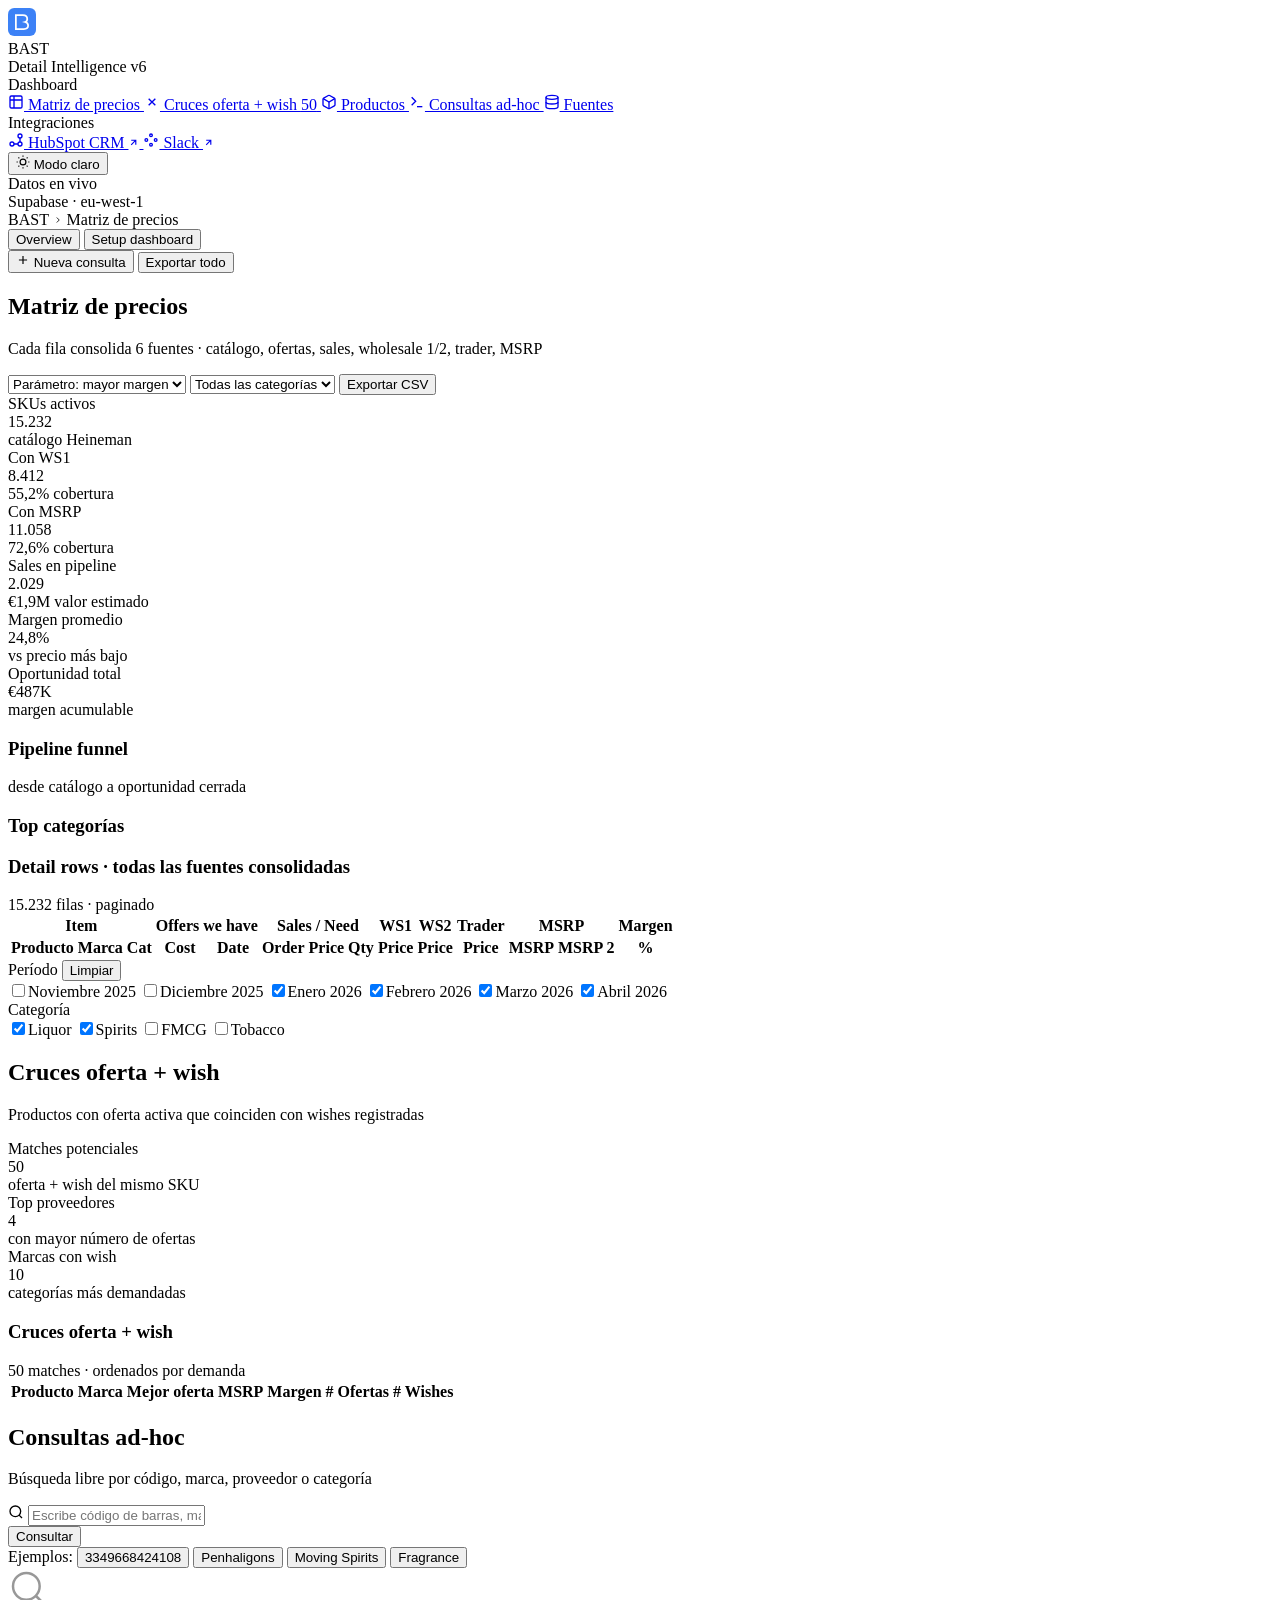
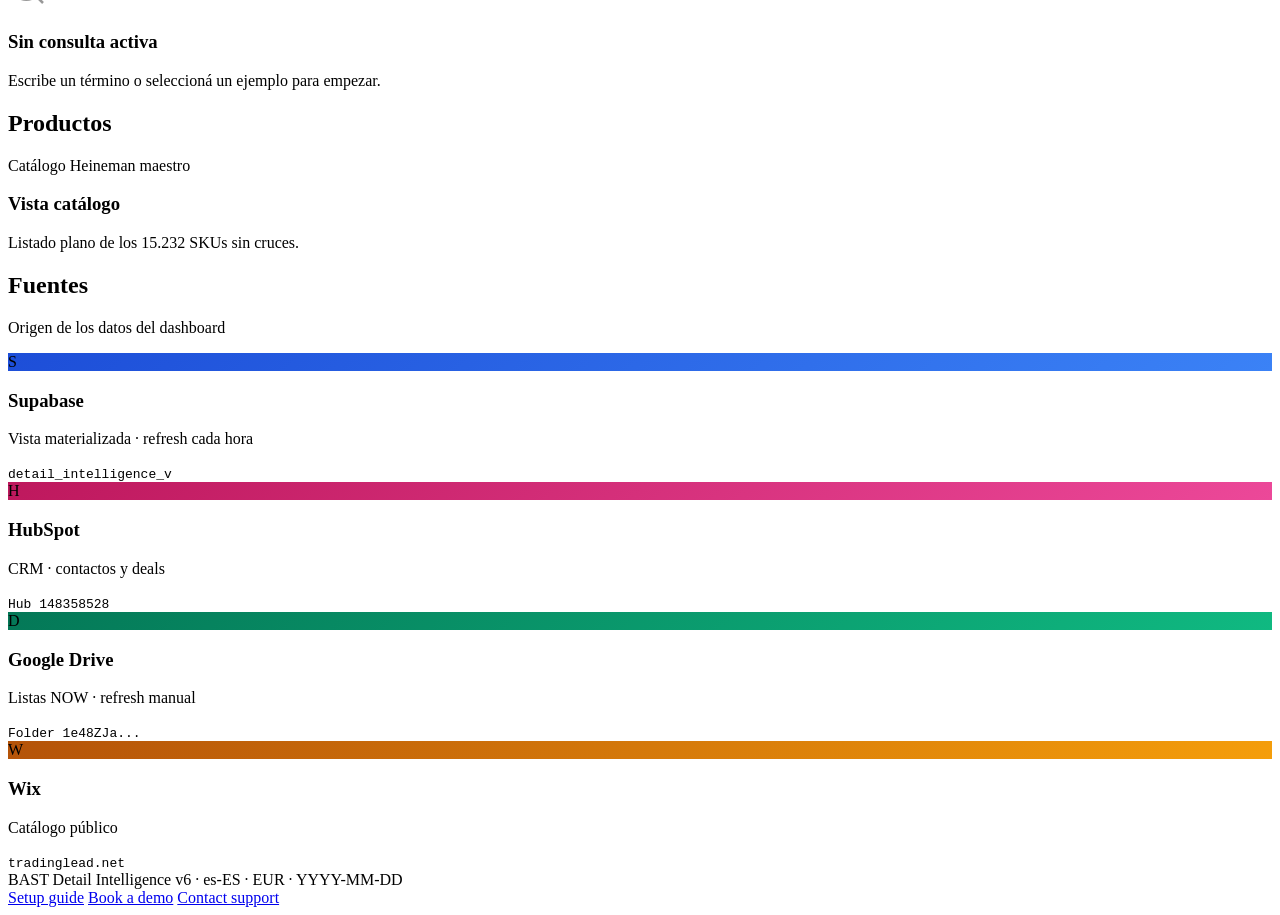
==== v6_merge/index.html @ 61db4e06 "Initial commit: BAST Detail Intelligence dashboard + Retool pack + v6 merge mockup - dashboard/: ful" ====
<!DOCTYPE html>
<html lang="es">
<head>
<meta charset="UTF-8">
<meta name="viewport" content="width=device-width, initial-scale=1.0">
<title>BAST · Detail Intelligence v6 — Merge Pipedrive + NOWs</title>
<link rel="preconnect" href="https://fonts.googleapis.com">
<link rel="preconnect" href="https://fonts.gstatic.com" crossorigin>
<link href="https://fonts.googleapis.com/css2?family=Inter:wght@400;500;600;700&family=JetBrains+Mono:wght@400;500;600&display=swap" rel="stylesheet">
<link rel="stylesheet" href="styles.css">
</head>
<body data-theme="dark">

<aside class="sidebar">
  <div class="logo">
    <svg width="28" height="28" viewBox="0 0 32 32" fill="none">
      <rect width="32" height="32" rx="7" fill="url(#g1)"/>
      <path d="M9 8h8c3 0 5 2 5 4.5 0 1.8-1 3-2.5 3.5C21.5 16.5 23 18 23 20c0 2.5-2 4-5 4H9V8z" stroke="white" stroke-width="2" fill="none"/>
      <defs><linearGradient id="g1" x1="0" y1="0" x2="32" y2="32"><stop stop-color="#3B82F6"/><stop offset="1" stop-color="#8B5CF6"/></linearGradient></defs>
    </svg>
    <div>
      <div class="logo-title">BAST</div>
      <div class="logo-sub">Detail Intelligence v6</div>
    </div>
  </div>

  <nav>
    <div class="nav-section">Dashboard</div>
    <a href="#detail" class="nav-item active" data-view="detail">
      <svg width="16" height="16" viewBox="0 0 24 24" fill="none" stroke="currentColor" stroke-width="2"><rect x="3" y="3" width="18" height="18" rx="2"/><path d="M3 9h18M9 3v18"/></svg>
      Matriz de precios
    </a>
    <a href="#cruces" class="nav-item" data-view="cruces">
      <svg width="16" height="16" viewBox="0 0 24 24" fill="none" stroke="currentColor" stroke-width="2"><path d="M7 7l10 10M17 7L7 17"/></svg>
      Cruces oferta + wish
      <span class="badge badge-new">50</span>
    </a>
    <a href="#productos" class="nav-item" data-view="productos">
      <svg width="16" height="16" viewBox="0 0 24 24" fill="none" stroke="currentColor" stroke-width="2"><path d="M21 16V8a2 2 0 00-1-1.73l-7-4a2 2 0 00-2 0l-7 4A2 2 0 003 8v8a2 2 0 001 1.73l7 4a2 2 0 002 0l7-4A2 2 0 0021 16z"/><polyline points="3.27 6.96 12 12.01 20.73 6.96"/><line x1="12" y1="22.08" x2="12" y2="12"/></svg>
      Productos
    </a>
    <a href="#consultas" class="nav-item" data-view="consultas">
      <svg width="16" height="16" viewBox="0 0 24 24" fill="none" stroke="currentColor" stroke-width="2"><polyline points="4 17 10 11 4 5"/><line x1="12" y1="19" x2="20" y2="19"/></svg>
      Consultas ad-hoc
    </a>
    <a href="#fuentes" class="nav-item" data-view="fuentes">
      <svg width="16" height="16" viewBox="0 0 24 24" fill="none" stroke="currentColor" stroke-width="2"><ellipse cx="12" cy="5" rx="9" ry="3"/><path d="M3 5v14c0 1.7 4 3 9 3s9-1.3 9-3V5"/><path d="M3 12c0 1.7 4 3 9 3s9-1.3 9-3"/></svg>
      Fuentes
    </a>

    <div class="nav-section">Integraciones</div>
    <a href="https://app.hubspot.com/contacts/148358528/" target="_blank" class="nav-item nav-ext">
      <svg width="16" height="16" viewBox="0 0 24 24" fill="none" stroke="currentColor" stroke-width="2"><circle cx="18" cy="6" r="3"/><circle cx="6" cy="18" r="3"/><circle cx="18" cy="18" r="3"/><path d="M9 18h6M18 9v6"/></svg>
      HubSpot CRM
      <svg class="ext-icon" width="11" height="11" viewBox="0 0 24 24" fill="none" stroke="currentColor" stroke-width="2.5"><path d="M7 17L17 7M7 7h10v10"/></svg>
    </a>
    <a href="https://app.slack.com/client/T0B05EVQ19A/C0B08DKCUBU" target="_blank" class="nav-item nav-ext">
      <svg width="16" height="16" viewBox="0 0 24 24" fill="none" stroke="currentColor" stroke-width="2"><rect x="3" y="10" width="4" height="4" rx="2"/><rect x="10" y="3" width="4" height="4" rx="2"/><rect x="17" y="10" width="4" height="4" rx="2"/><rect x="10" y="17" width="4" height="4" rx="2"/></svg>
      Slack
      <svg class="ext-icon" width="11" height="11" viewBox="0 0 24 24" fill="none" stroke="currentColor" stroke-width="2.5"><path d="M7 17L17 7M7 7h10v10"/></svg>
    </a>
  </nav>

  <div class="sidebar-footer">
    <button class="theme-toggle" id="themeToggle">
      <svg width="14" height="14" viewBox="0 0 24 24" fill="none" stroke="currentColor" stroke-width="2"><circle cx="12" cy="12" r="5"/><path d="M12 1v2M12 21v2M4.22 4.22l1.42 1.42M18.36 18.36l1.42 1.42M1 12h2M21 12h2M4.22 19.78l1.42-1.42M18.36 5.64l1.42-1.42"/></svg>
      <span id="themeLabel">Modo claro</span>
    </button>
    <div class="data-source">
      <div class="data-source-dot"></div>
      <div>
        <div class="data-source-label">Datos en vivo</div>
        <div class="data-source-meta">Supabase · eu-west-1</div>
      </div>
    </div>
  </div>
</aside>

<main class="main">
  <header class="topbar">
    <div class="breadcrumb">
      <span class="crumb-muted">BAST</span>
      <svg width="10" height="10" viewBox="0 0 24 24" fill="none" stroke="currentColor" stroke-width="2"><polyline points="9 18 15 12 9 6"/></svg>
      <span class="crumb-current" id="crumbCurrent">Matriz de precios</span>
    </div>
    <div class="topbar-tabs">
      <button class="tab-pill active" data-tab="overview">Overview</button>
      <button class="tab-pill" data-tab="setup">Setup dashboard</button>
    </div>
    <div class="topbar-right">
      <button class="btn-ghost"><svg width="14" height="14" viewBox="0 0 24 24" fill="none" stroke="currentColor" stroke-width="2"><path d="M12 5v14M5 12h14"/></svg> Nueva consulta</button>
      <button class="btn-primary">Exportar todo</button>
    </div>
  </header>

  <!-- ============== VIEW · DETAIL (default) ============== -->
  <section class="view active" id="view-detail">
    <div class="view-shell">
      <div class="view-main">
        <div class="page-head">
          <div>
            <h1>Matriz de precios</h1>
            <p class="subtle">Cada fila consolida 6 fuentes · catálogo, ofertas, sales, wholesale 1/2, trader, MSRP</p>
          </div>
          <div class="filters">
            <select id="detailParam">
              <option value="best_margin">Parámetro: mayor margen</option>
              <option value="cheapest">Cost más bajo</option>
              <option value="highest_msrp">MSRP más alto</option>
              <option value="recent_offer">Oferta más reciente</option>
              <option value="recent_sale">Sale más reciente</option>
              <option value="highest_qty">Mayor cantidad</option>
            </select>
            <select id="detailCategory">
              <option value="">Todas las categorías</option>
              <option>Liquor</option>
              <option>Spirits</option>
              <option>FMCG</option>
              <option>Tobacco</option>
            </select>
            <button class="btn-ghost">Exportar CSV</button>
          </div>
        </div>

        <!-- KPIs hero -->
        <div class="hero-kpi-grid">
          <div class="hero-kpi g-violet">
            <div class="hk-label">SKUs activos</div>
            <div class="hk-value">15.232</div>
            <div class="hk-foot">catálogo Heineman</div>
          </div>
          <div class="hero-kpi g-blue">
            <div class="hk-label">Con WS1</div>
            <div class="hk-value">8.412</div>
            <div class="hk-foot">55,2% cobertura</div>
          </div>
          <div class="hero-kpi g-cyan">
            <div class="hk-label">Con MSRP</div>
            <div class="hk-value">11.058</div>
            <div class="hk-foot">72,6% cobertura</div>
          </div>
          <div class="hero-kpi g-green">
            <div class="hk-label">Sales en pipeline</div>
            <div class="hk-value">2.029</div>
            <div class="hk-foot">€1,9M valor estimado</div>
          </div>
          <div class="hero-kpi g-pink">
            <div class="hk-label">Margen promedio</div>
            <div class="hk-value">24,8%</div>
            <div class="hk-foot">vs precio más bajo</div>
          </div>
          <div class="hero-kpi g-amber">
            <div class="hk-label">Oportunidad total</div>
            <div class="hk-value">€487K</div>
            <div class="hk-foot">margen acumulable</div>
          </div>
        </div>

        <!-- Funnel Pipedrive style + categorías -->
        <div class="detail-secondary">
          <div class="card funnel-card">
            <div class="section-head">
              <h3>Pipeline funnel</h3>
              <span class="subtle">desde catálogo a oportunidad cerrada</span>
            </div>
            <div class="funnel-blocks" id="funnelBlocks"></div>
          </div>
          <div class="card">
            <div class="section-head"><h3>Top categorías</h3></div>
            <div id="catBars" class="cat-bars"></div>
          </div>
        </div>

        <!-- Tabla detalle -->
        <div class="card detail-table-card">
          <div class="section-head">
            <h3>Detail rows · todas las fuentes consolidadas</h3>
            <span class="subtle">15.232 filas · paginado</span>
          </div>
          <div class="detail-table-wrap">
            <table class="detail-table">
              <thead>
                <tr class="th-group">
                  <th colspan="3" class="grp-item">Item</th>
                  <th colspan="2" class="grp-offer">Offers we have</th>
                  <th colspan="3" class="grp-sale">Sales / Need</th>
                  <th class="grp-ws1">WS1</th>
                  <th class="grp-ws2">WS2</th>
                  <th class="grp-trader">Trader</th>
                  <th colspan="2" class="grp-msrp">MSRP</th>
                  <th class="grp-derived">Margen</th>
                </tr>
                <tr>
                  <th>Producto</th><th>Marca</th><th>Cat</th>
                  <th>Cost</th><th>Date</th>
                  <th>Order</th><th>Price</th><th>Qty</th>
                  <th>Price</th>
                  <th>Price</th>
                  <th>Price</th>
                  <th>MSRP</th><th>MSRP 2</th>
                  <th>%</th>
                </tr>
              </thead>
              <tbody id="detailTbody"></tbody>
            </table>
          </div>
        </div>
      </div>

      <!-- Filtro lateral derecho: Mes -->
      <aside class="period-filter">
        <div class="pf-head">
          <span>Período</span>
          <button class="pf-clear" id="pfClear">Limpiar</button>
        </div>
        <div class="pf-list">
          <label class="pf-row"><input type="checkbox" data-month="2025-11"><span>Noviembre 2025</span></label>
          <label class="pf-row"><input type="checkbox" data-month="2025-12"><span>Diciembre 2025</span></label>
          <label class="pf-row"><input type="checkbox" data-month="2026-01" checked><span>Enero 2026</span></label>
          <label class="pf-row"><input type="checkbox" data-month="2026-02" checked><span>Febrero 2026</span></label>
          <label class="pf-row"><input type="checkbox" data-month="2026-03" checked><span>Marzo 2026</span></label>
          <label class="pf-row"><input type="checkbox" data-month="2026-04" checked><span>Abril 2026</span></label>
        </div>
        <div class="pf-divider"></div>
        <div class="pf-head"><span>Categoría</span></div>
        <div class="pf-list">
          <label class="pf-row"><input type="checkbox" checked><span>Liquor</span></label>
          <label class="pf-row"><input type="checkbox" checked><span>Spirits</span></label>
          <label class="pf-row"><input type="checkbox"><span>FMCG</span></label>
          <label class="pf-row"><input type="checkbox"><span>Tobacco</span></label>
        </div>
      </aside>
    </div>
  </section>

  <!-- ============== VIEW · CRUCES ============== -->
  <section class="view" id="view-cruces">
    <div class="page-head">
      <div>
        <h1>Cruces oferta + wish</h1>
        <p class="subtle">Productos con oferta activa que coinciden con wishes registradas</p>
      </div>
    </div>

    <div class="kpi-grid-3">
      <div class="card kpi-soft">
        <div class="kpi-soft-label">Matches potenciales</div>
        <div class="kpi-soft-value highlight-cyan">50</div>
        <div class="kpi-soft-foot">oferta + wish del mismo SKU</div>
      </div>
      <div class="card kpi-soft">
        <div class="kpi-soft-label">Top proveedores</div>
        <div class="kpi-soft-value">4</div>
        <div class="kpi-soft-foot">con mayor número de ofertas</div>
      </div>
      <div class="card kpi-soft">
        <div class="kpi-soft-label">Marcas con wish</div>
        <div class="kpi-soft-value">10</div>
        <div class="kpi-soft-foot">categorías más demandadas</div>
      </div>
    </div>

    <div class="card">
      <div class="section-head">
        <h3>Cruces oferta + wish</h3>
        <span class="subtle">50 matches · ordenados por demanda</span>
      </div>
      <div class="table-wrap">
        <table class="cruces-table">
          <thead>
            <tr>
              <th>Producto</th>
              <th>Marca</th>
              <th class="num">Mejor oferta</th>
              <th class="num">MSRP</th>
              <th class="num">Margen</th>
              <th class="num"># Ofertas</th>
              <th class="num"># Wishes</th>
              <th></th>
            </tr>
          </thead>
          <tbody id="crucesTbody"></tbody>
        </table>
      </div>
    </div>
  </section>

  <!-- ============== VIEW · CONSULTAS ============== -->
  <section class="view" id="view-consultas">
    <div class="page-head">
      <div>
        <h1>Consultas ad-hoc</h1>
        <p class="subtle">Búsqueda libre por código, marca, proveedor o categoría</p>
      </div>
    </div>

    <div class="card consultas-card">
      <div class="consultas-input-row">
        <div class="search-big">
          <svg width="16" height="16" viewBox="0 0 24 24" fill="none" stroke="currentColor" stroke-width="2"><circle cx="11" cy="11" r="8"/><path d="m21 21-4.35-4.35"/></svg>
          <input type="text" id="consultaInput" placeholder="Escribe código de barras, marca, proveedor o categoría">
        </div>
        <button class="btn-primary">Consultar</button>
      </div>
      <div class="chip-row">
        <span class="chip-label">Ejemplos:</span>
        <button class="chip" data-chip="3349668424108">3349668424108</button>
        <button class="chip" data-chip="Penhaligons">Penhaligons</button>
        <button class="chip" data-chip="Moving Spirits">Moving Spirits</button>
        <button class="chip" data-chip="Fragrance">Fragrance</button>
      </div>
    </div>

    <div class="card empty-results" id="consultaEmpty">
      <div class="empty-icon-wrap">
        <svg width="40" height="40" viewBox="0 0 24 24" fill="none" stroke="currentColor" stroke-width="1.5" opacity="0.4"><circle cx="11" cy="11" r="8"/><path d="m21 21-4.35-4.35"/></svg>
      </div>
      <h3>Sin consulta activa</h3>
      <p>Escribe un término o seleccioná un ejemplo para empezar.</p>
    </div>
  </section>

  <!-- ============== VIEW · PRODUCTOS · placeholder ============== -->
  <section class="view" id="view-productos">
    <div class="page-head"><div><h1>Productos</h1><p class="subtle">Catálogo Heineman maestro</p></div></div>
    <div class="card empty-state">
      <h3>Vista catálogo</h3>
      <p>Listado plano de los 15.232 SKUs sin cruces.</p>
    </div>
  </section>

  <!-- ============== VIEW · FUENTES · placeholder ============== -->
  <section class="view" id="view-fuentes">
    <div class="page-head"><div><h1>Fuentes</h1><p class="subtle">Origen de los datos del dashboard</p></div></div>
    <div class="sources-grid">
      <div class="card source-card">
        <div class="source-icon" style="background:linear-gradient(135deg,#1D4ED8,#3B82F6)">S</div>
        <h3>Supabase</h3>
        <p class="subtle">Vista materializada · refresh cada hora</p>
        <code>detail_intelligence_v</code>
      </div>
      <div class="card source-card">
        <div class="source-icon" style="background:linear-gradient(135deg,#BE185D,#EC4899)">H</div>
        <h3>HubSpot</h3>
        <p class="subtle">CRM · contactos y deals</p>
        <code>Hub 148358528</code>
      </div>
      <div class="card source-card">
        <div class="source-icon" style="background:linear-gradient(135deg,#047857,#10B981)">D</div>
        <h3>Google Drive</h3>
        <p class="subtle">Listas NOW · refresh manual</p>
        <code>Folder 1e48ZJa...</code>
      </div>
      <div class="card source-card">
        <div class="source-icon" style="background:linear-gradient(135deg,#B45309,#F59E0B)">W</div>
        <h3>Wix</h3>
        <p class="subtle">Catálogo público</p>
        <code>tradinglead.net</code>
      </div>
    </div>
  </section>

  <!-- ============== Footer Pipedrive style ============== -->
  <footer class="page-footer">
    <div class="footer-left">BAST Detail Intelligence v6 · es-ES · EUR · YYYY-MM-DD</div>
    <div class="footer-links">
      <a href="#">Setup guide</a>
      <a href="#">Book a demo</a>
      <a href="#">Contact support</a>
    </div>
  </footer>
</main>

<script src="app.js"></script>
</body>
</html>
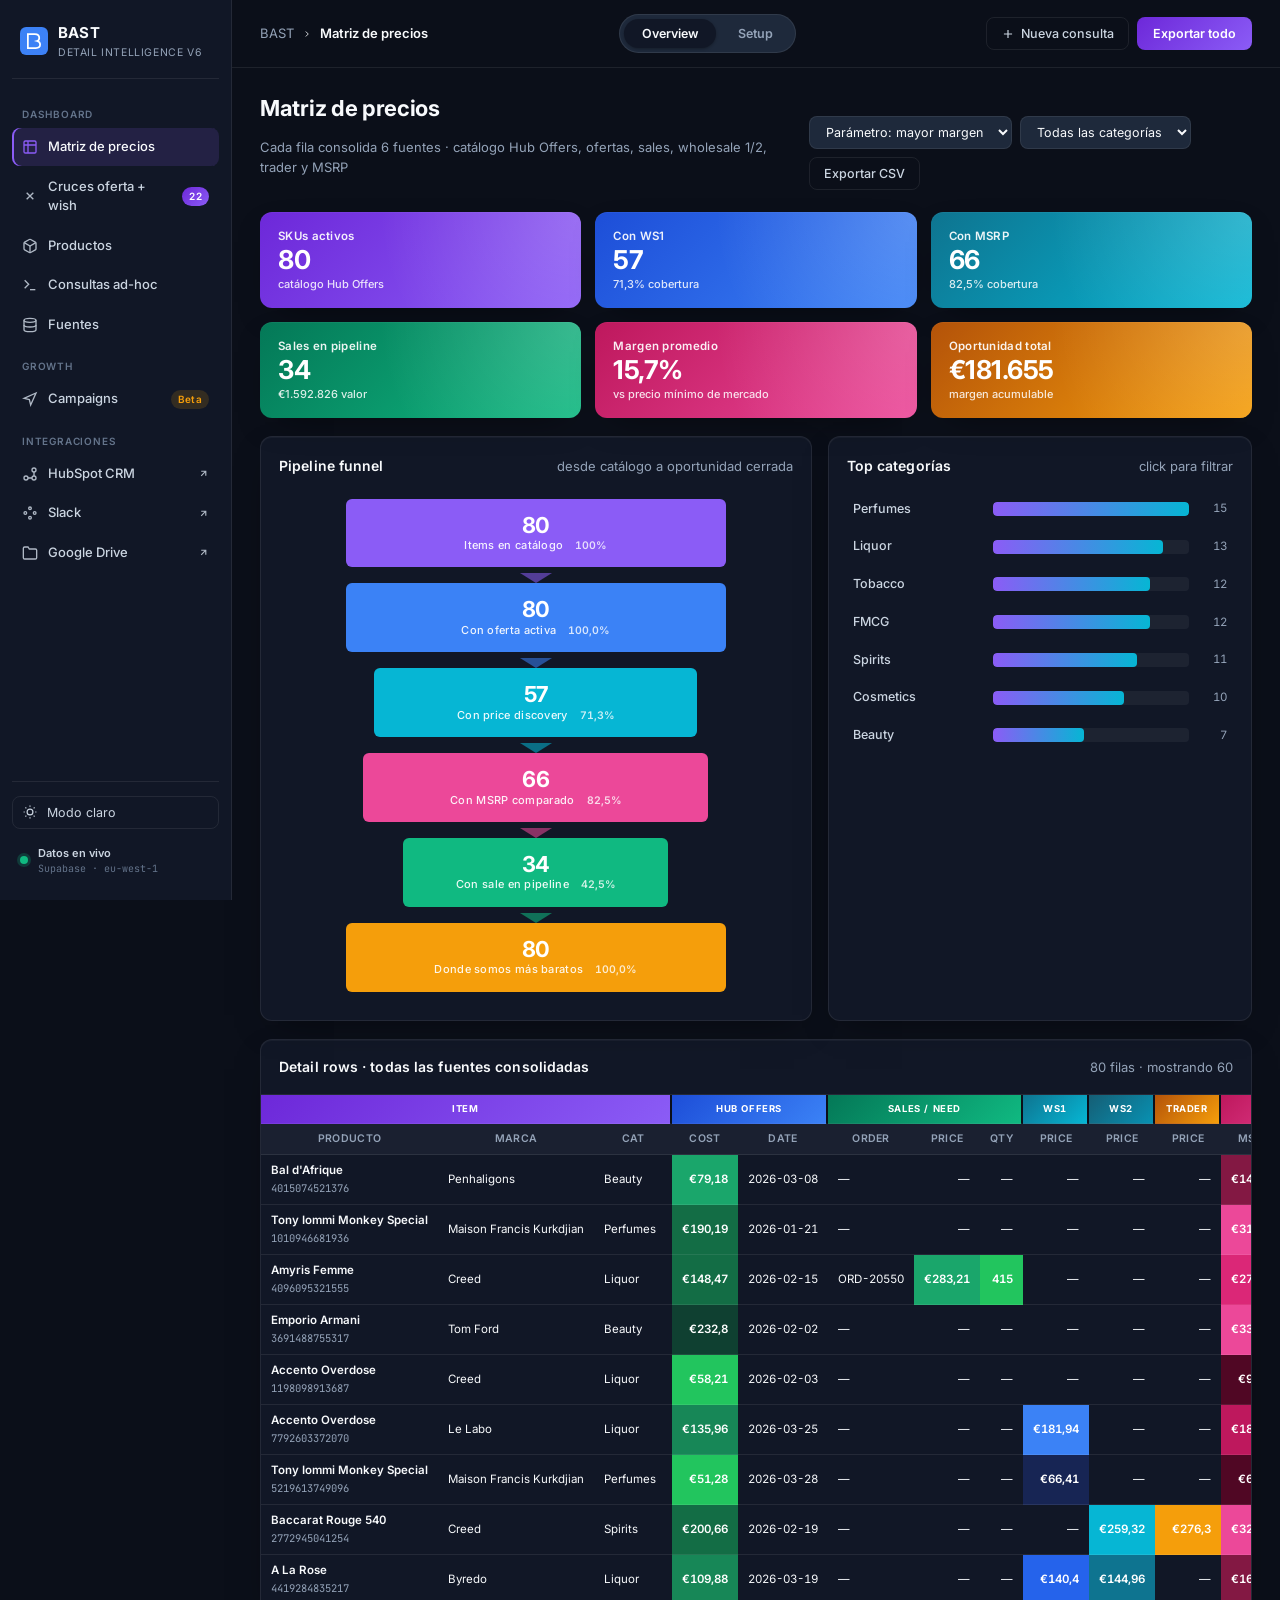
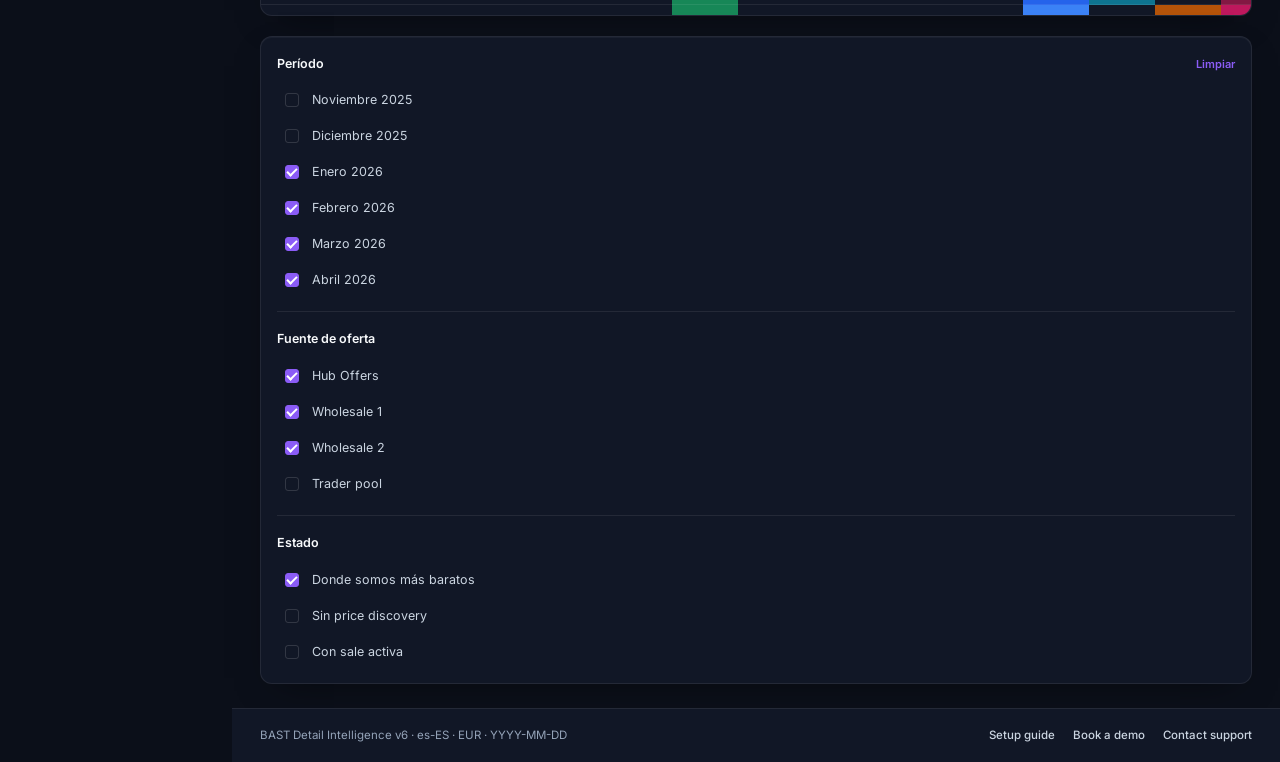
==== commit 1709345e: "v6 Detail Intelligence: Hub Offers rename + Campaigns view + Pipedrive funnel + theme toggle - Renam" ====
--- a/v6_merge/index.html
+++ b/v6_merge/index.html
@@ -3,11 +3,13 @@
 <head>
 <meta charset="UTF-8">
 <meta name="viewport" content="width=device-width, initial-scale=1.0">
-<title>BAST · Detail Intelligence v6 — Merge Pipedrive + NOWs</title>
+<title>BAST · Detail Intelligence v6</title>
+<meta name="description" content="BAST v6 · Hub Offers pricing intelligence · Pipedrive funnel + NOWs structure">
 <link rel="preconnect" href="https://fonts.googleapis.com">
 <link rel="preconnect" href="https://fonts.gstatic.com" crossorigin>
 <link href="https://fonts.googleapis.com/css2?family=Inter:wght@400;500;600;700&family=JetBrains+Mono:wght@400;500;600&display=swap" rel="stylesheet">
 <link rel="stylesheet" href="styles.css">
+<link rel="icon" href="data:image/svg+xml,%3Csvg xmlns='http://www.w3.org/2000/svg' viewBox='0 0 32 32'%3E%3Crect width='32' height='32' rx='6' fill='%238B5CF6'/%3E%3Ctext x='16' y='22' text-anchor='middle' fill='white' font-family='Inter' font-weight='700' font-size='16'%3EB%3C/text%3E%3C/svg%3E">
 </head>
 <body data-theme="dark">
 
@@ -33,7 +35,7 @@
     <a href="#cruces" class="nav-item" data-view="cruces">
       <svg width="16" height="16" viewBox="0 0 24 24" fill="none" stroke="currentColor" stroke-width="2"><path d="M7 7l10 10M17 7L7 17"/></svg>
       Cruces oferta + wish
-      <span class="badge badge-new">50</span>
+      <span class="badge badge-new">22</span>
     </a>
     <a href="#productos" class="nav-item" data-view="productos">
       <svg width="16" height="16" viewBox="0 0 24 24" fill="none" stroke="currentColor" stroke-width="2"><path d="M21 16V8a2 2 0 00-1-1.73l-7-4a2 2 0 00-2 0l-7 4A2 2 0 003 8v8a2 2 0 001 1.73l7 4a2 2 0 002 0l7-4A2 2 0 0021 16z"/><polyline points="3.27 6.96 12 12.01 20.73 6.96"/><line x1="12" y1="22.08" x2="12" y2="12"/></svg>
@@ -48,15 +50,27 @@
       Fuentes
     </a>
 
+    <div class="nav-section">Growth</div>
+    <a href="#campaigns" class="nav-item" data-view="campaigns">
+      <svg width="16" height="16" viewBox="0 0 24 24" fill="none" stroke="currentColor" stroke-width="2"><path d="M3 11l18-8-8 18-2-8-8-2z"/></svg>
+      Campaigns
+      <span class="badge badge-soon">Beta</span>
+    </a>
+
     <div class="nav-section">Integraciones</div>
-    <a href="https://app.hubspot.com/contacts/148358528/" target="_blank" class="nav-item nav-ext">
+    <a href="https://app.hubspot.com/contacts/148358528/" target="_blank" rel="noopener" class="nav-item nav-ext">
       <svg width="16" height="16" viewBox="0 0 24 24" fill="none" stroke="currentColor" stroke-width="2"><circle cx="18" cy="6" r="3"/><circle cx="6" cy="18" r="3"/><circle cx="18" cy="18" r="3"/><path d="M9 18h6M18 9v6"/></svg>
       HubSpot CRM
       <svg class="ext-icon" width="11" height="11" viewBox="0 0 24 24" fill="none" stroke="currentColor" stroke-width="2.5"><path d="M7 17L17 7M7 7h10v10"/></svg>
     </a>
-    <a href="https://app.slack.com/client/T0B05EVQ19A/C0B08DKCUBU" target="_blank" class="nav-item nav-ext">
+    <a href="https://app.slack.com/client/T0B05EVQ19A/C0B08DKCUBU" target="_blank" rel="noopener" class="nav-item nav-ext">
       <svg width="16" height="16" viewBox="0 0 24 24" fill="none" stroke="currentColor" stroke-width="2"><rect x="3" y="10" width="4" height="4" rx="2"/><rect x="10" y="3" width="4" height="4" rx="2"/><rect x="17" y="10" width="4" height="4" rx="2"/><rect x="10" y="17" width="4" height="4" rx="2"/></svg>
       Slack
+      <svg class="ext-icon" width="11" height="11" viewBox="0 0 24 24" fill="none" stroke="currentColor" stroke-width="2.5"><path d="M7 17L17 7M7 7h10v10"/></svg>
+    </a>
+    <a href="https://drive.google.com/drive/folders/1e48ZJaKlnGbYIFEuPhu2RnLFzjLS5p3R" target="_blank" rel="noopener" class="nav-item nav-ext">
+      <svg width="16" height="16" viewBox="0 0 24 24" fill="none" stroke="currentColor" stroke-width="2"><path d="M22 19a2 2 0 01-2 2H4a2 2 0 01-2-2V5a2 2 0 012-2h5l2 3h9a2 2 0 012 2z"/></svg>
+      Google Drive
       <svg class="ext-icon" width="11" height="11" viewBox="0 0 24 24" fill="none" stroke="currentColor" stroke-width="2.5"><path d="M7 17L17 7M7 7h10v10"/></svg>
     </a>
   </nav>
@@ -85,7 +99,7 @@
     </div>
     <div class="topbar-tabs">
       <button class="tab-pill active" data-tab="overview">Overview</button>
-      <button class="tab-pill" data-tab="setup">Setup dashboard</button>
+      <button class="tab-pill" data-tab="setup">Setup</button>
     </div>
     <div class="topbar-right">
       <button class="btn-ghost"><svg width="14" height="14" viewBox="0 0 24 24" fill="none" stroke="currentColor" stroke-width="2"><path d="M12 5v14M5 12h14"/></svg> Nueva consulta</button>
@@ -93,14 +107,14 @@
     </div>
   </header>
 
-  <!-- ============== VIEW · DETAIL (default) ============== -->
+  <!-- ============== VIEW · DETAIL ============== -->
   <section class="view active" id="view-detail">
     <div class="view-shell">
       <div class="view-main">
         <div class="page-head">
           <div>
             <h1>Matriz de precios</h1>
-            <p class="subtle">Cada fila consolida 6 fuentes · catálogo, ofertas, sales, wholesale 1/2, trader, MSRP</p>
+            <p class="subtle">Cada fila consolida 6 fuentes · catálogo Hub Offers, ofertas, sales, wholesale 1/2, trader y MSRP</p>
           </div>
           <div class="filters">
             <select id="detailParam">
@@ -113,50 +127,13 @@
             </select>
             <select id="detailCategory">
               <option value="">Todas las categorías</option>
-              <option>Liquor</option>
-              <option>Spirits</option>
-              <option>FMCG</option>
-              <option>Tobacco</option>
             </select>
             <button class="btn-ghost">Exportar CSV</button>
           </div>
         </div>
 
-        <!-- KPIs hero -->
-        <div class="hero-kpi-grid">
-          <div class="hero-kpi g-violet">
-            <div class="hk-label">SKUs activos</div>
-            <div class="hk-value">15.232</div>
-            <div class="hk-foot">catálogo Heineman</div>
-          </div>
-          <div class="hero-kpi g-blue">
-            <div class="hk-label">Con WS1</div>
-            <div class="hk-value">8.412</div>
-            <div class="hk-foot">55,2% cobertura</div>
-          </div>
-          <div class="hero-kpi g-cyan">
-            <div class="hk-label">Con MSRP</div>
-            <div class="hk-value">11.058</div>
-            <div class="hk-foot">72,6% cobertura</div>
-          </div>
-          <div class="hero-kpi g-green">
-            <div class="hk-label">Sales en pipeline</div>
-            <div class="hk-value">2.029</div>
-            <div class="hk-foot">€1,9M valor estimado</div>
-          </div>
-          <div class="hero-kpi g-pink">
-            <div class="hk-label">Margen promedio</div>
-            <div class="hk-value">24,8%</div>
-            <div class="hk-foot">vs precio más bajo</div>
-          </div>
-          <div class="hero-kpi g-amber">
-            <div class="hk-label">Oportunidad total</div>
-            <div class="hk-value">€487K</div>
-            <div class="hk-foot">margen acumulable</div>
-          </div>
-        </div>
-
-        <!-- Funnel Pipedrive style + categorías -->
+        <div class="hero-kpi-grid" id="heroKpiGrid"></div>
+
         <div class="detail-secondary">
           <div class="card funnel-card">
             <div class="section-head">
@@ -166,23 +143,25 @@
             <div class="funnel-blocks" id="funnelBlocks"></div>
           </div>
           <div class="card">
-            <div class="section-head"><h3>Top categorías</h3></div>
+            <div class="section-head">
+              <h3>Top categorías</h3>
+              <span class="subtle">click para filtrar</span>
+            </div>
             <div id="catBars" class="cat-bars"></div>
           </div>
         </div>
 
-        <!-- Tabla detalle -->
         <div class="card detail-table-card">
           <div class="section-head">
             <h3>Detail rows · todas las fuentes consolidadas</h3>
-            <span class="subtle">15.232 filas · paginado</span>
+            <span class="subtle" id="detailRowCount">—</span>
           </div>
           <div class="detail-table-wrap">
             <table class="detail-table">
               <thead>
                 <tr class="th-group">
                   <th colspan="3" class="grp-item">Item</th>
-                  <th colspan="2" class="grp-offer">Offers we have</th>
+                  <th colspan="2" class="grp-offer">Hub Offers</th>
                   <th colspan="3" class="grp-sale">Sales / Need</th>
                   <th class="grp-ws1">WS1</th>
                   <th class="grp-ws2">WS2</th>
@@ -207,7 +186,6 @@
         </div>
       </div>
 
-      <!-- Filtro lateral derecho: Mes -->
       <aside class="period-filter">
         <div class="pf-head">
           <span>Período</span>
@@ -222,12 +200,19 @@
           <label class="pf-row"><input type="checkbox" data-month="2026-04" checked><span>Abril 2026</span></label>
         </div>
         <div class="pf-divider"></div>
-        <div class="pf-head"><span>Categoría</span></div>
+        <div class="pf-head"><span>Fuente de oferta</span></div>
         <div class="pf-list">
-          <label class="pf-row"><input type="checkbox" checked><span>Liquor</span></label>
-          <label class="pf-row"><input type="checkbox" checked><span>Spirits</span></label>
-          <label class="pf-row"><input type="checkbox"><span>FMCG</span></label>
-          <label class="pf-row"><input type="checkbox"><span>Tobacco</span></label>
+          <label class="pf-row"><input type="checkbox" checked><span>Hub Offers</span></label>
+          <label class="pf-row"><input type="checkbox" checked><span>Wholesale 1</span></label>
+          <label class="pf-row"><input type="checkbox" checked><span>Wholesale 2</span></label>
+          <label class="pf-row"><input type="checkbox"><span>Trader pool</span></label>
+        </div>
+        <div class="pf-divider"></div>
+        <div class="pf-head"><span>Estado</span></div>
+        <div class="pf-list">
+          <label class="pf-row"><input type="checkbox" checked><span>Donde somos más baratos</span></label>
+          <label class="pf-row"><input type="checkbox"><span>Sin price discovery</span></label>
+          <label class="pf-row"><input type="checkbox"><span>Con sale activa</span></label>
         </div>
       </aside>
     </div>
@@ -238,20 +223,28 @@
     <div class="page-head">
       <div>
         <h1>Cruces oferta + wish</h1>
-        <p class="subtle">Productos con oferta activa que coinciden con wishes registradas</p>
+        <p class="subtle">Productos con oferta activa que coinciden con wishes registradas en HubSpot</p>
+      </div>
+      <div class="filters">
+        <select>
+          <option>Todos los proveedores</option>
+          <option>Pesco Supply BV</option>
+          <option>Tradeling</option>
+          <option>Sarmad Trading</option>
+        </select>
       </div>
     </div>
 
     <div class="kpi-grid-3">
       <div class="card kpi-soft">
         <div class="kpi-soft-label">Matches potenciales</div>
-        <div class="kpi-soft-value highlight-cyan">50</div>
+        <div class="kpi-soft-value highlight-cyan">22</div>
         <div class="kpi-soft-foot">oferta + wish del mismo SKU</div>
       </div>
       <div class="card kpi-soft">
         <div class="kpi-soft-label">Top proveedores</div>
         <div class="kpi-soft-value">4</div>
-        <div class="kpi-soft-foot">con mayor número de ofertas</div>
+        <div class="kpi-soft-foot">con mayor número de ofertas activas</div>
       </div>
       <div class="card kpi-soft">
         <div class="kpi-soft-label">Marcas con wish</div>
@@ -263,7 +256,7 @@
     <div class="card">
       <div class="section-head">
         <h3>Cruces oferta + wish</h3>
-        <span class="subtle">50 matches · ordenados por demanda</span>
+        <span class="subtle">ordenados por número de ofertas</span>
       </div>
       <div class="table-wrap">
         <table class="cruces-table">
@@ -276,7 +269,7 @@
               <th class="num">Margen</th>
               <th class="num"># Ofertas</th>
               <th class="num"># Wishes</th>
-              <th></th>
+              <th class="num"></th>
             </tr>
           </thead>
           <tbody id="crucesTbody"></tbody>
@@ -290,7 +283,7 @@
     <div class="page-head">
       <div>
         <h1>Consultas ad-hoc</h1>
-        <p class="subtle">Búsqueda libre por código, marca, proveedor o categoría</p>
+        <p class="subtle">Búsqueda libre por código de barras, marca, producto o categoría</p>
       </div>
     </div>
 
@@ -298,69 +291,144 @@
       <div class="consultas-input-row">
         <div class="search-big">
           <svg width="16" height="16" viewBox="0 0 24 24" fill="none" stroke="currentColor" stroke-width="2"><circle cx="11" cy="11" r="8"/><path d="m21 21-4.35-4.35"/></svg>
-          <input type="text" id="consultaInput" placeholder="Escribe código de barras, marca, proveedor o categoría">
-        </div>
-        <button class="btn-primary">Consultar</button>
+          <input type="text" id="consultaInput" placeholder="Escribe código de barras, marca, producto o categoría">
+        </div>
+        <button class="btn-primary" id="consultaBtn">Consultar</button>
       </div>
       <div class="chip-row">
         <span class="chip-label">Ejemplos:</span>
-        <button class="chip" data-chip="3349668424108">3349668424108</button>
         <button class="chip" data-chip="Penhaligons">Penhaligons</button>
-        <button class="chip" data-chip="Moving Spirits">Moving Spirits</button>
-        <button class="chip" data-chip="Fragrance">Fragrance</button>
+        <button class="chip" data-chip="Liquor">Liquor</button>
+        <button class="chip" data-chip="Xerjoff">Xerjoff</button>
+        <button class="chip" data-chip="Spirits">Spirits</button>
+        <button class="chip" data-chip="Tom Ford">Tom Ford</button>
       </div>
     </div>
 
     <div class="card empty-results" id="consultaEmpty">
       <div class="empty-icon-wrap">
-        <svg width="40" height="40" viewBox="0 0 24 24" fill="none" stroke="currentColor" stroke-width="1.5" opacity="0.4"><circle cx="11" cy="11" r="8"/><path d="m21 21-4.35-4.35"/></svg>
+        <svg width="40" height="40" viewBox="0 0 24 24" fill="none" stroke="currentColor" stroke-width="1.5" opacity="0.5" style="color:var(--accent-violet)"><circle cx="11" cy="11" r="8"/><path d="m21 21-4.35-4.35"/></svg>
       </div>
       <h3>Sin consulta activa</h3>
       <p>Escribe un término o seleccioná un ejemplo para empezar.</p>
     </div>
+
+    <div id="consultaResults"></div>
+  </section>
+
+  <!-- ============== VIEW · CAMPAIGNS ============== -->
+  <section class="view" id="view-campaigns">
+    <div class="page-head">
+      <div>
+        <h1>Campaigns</h1>
+        <p class="subtle">Planificación de outreach, scrapeo y búsqueda de contactos · espacio en construcción</p>
+      </div>
+      <div class="filters">
+        <button class="btn-primary">+ Nueva campaña</button>
+      </div>
+    </div>
+
+    <div class="campaigns-tabs">
+      <button class="campaigns-tab active" data-c-tab="all">Todas</button>
+      <button class="campaigns-tab" data-c-tab="outreach">Outreach</button>
+      <button class="campaigns-tab" data-c-tab="scraping">Scraping</button>
+      <button class="campaigns-tab" data-c-tab="contacts">Búsqueda de contactos</button>
+    </div>
+
+    <div class="kpi-grid-3" style="grid-template-columns: repeat(4, 1fr);">
+      <div class="card kpi-soft">
+        <div class="kpi-soft-label">Campañas activas</div>
+        <div class="kpi-soft-value">3</div>
+        <div class="kpi-soft-foot">de 5 totales</div>
+      </div>
+      <div class="card kpi-soft">
+        <div class="kpi-soft-label">Contactos cargados</div>
+        <div class="kpi-soft-value highlight-cyan">2.135</div>
+        <div class="kpi-soft-foot">en el último mes</div>
+      </div>
+      <div class="card kpi-soft">
+        <div class="kpi-soft-label">Tasa de respuesta</div>
+        <div class="kpi-soft-value">7,4%</div>
+        <div class="kpi-soft-foot">promedio ponderado</div>
+      </div>
+      <div class="card kpi-soft">
+        <div class="kpi-soft-label">Reuniones agendadas</div>
+        <div class="kpi-soft-value">31</div>
+        <div class="kpi-soft-foot">trimestre actual</div>
+      </div>
+    </div>
+
+    <div class="campaigns-grid" id="campaignsGrid"></div>
+
+    <div class="card" style="margin-top: 18px;">
+      <div class="section-head">
+        <h3>Próximamente</h3>
+        <span class="subtle">roadmap de la sección</span>
+      </div>
+      <div style="display:grid;grid-template-columns:repeat(3,1fr);gap:16px;color:var(--text-muted);font-size:12.5px">
+        <div>
+          <div style="color:var(--text-primary);font-weight:600;margin-bottom:6px">Editor de campañas</div>
+          Plantillas de email, LinkedIn y WhatsApp · personalización por variables · A/B testing.
+        </div>
+        <div>
+          <div style="color:var(--text-primary);font-weight:600;margin-bottom:6px">Scraping configurable</div>
+          Selección de fuentes (Google Maps, LinkedIn, directorios sectoriales) · cron jobs · output a HubSpot.
+        </div>
+        <div>
+          <div style="color:var(--text-primary);font-weight:600;margin-bottom:6px">Pipeline de contactos</div>
+          Búsqueda guiada por país, categoría y tipo de empresa · enrichment automático · scoring.
+        </div>
+      </div>
+    </div>
   </section>
 
   <!-- ============== VIEW · PRODUCTOS · placeholder ============== -->
   <section class="view" id="view-productos">
-    <div class="page-head"><div><h1>Productos</h1><p class="subtle">Catálogo Heineman maestro</p></div></div>
+    <div class="page-head">
+      <div><h1>Productos</h1><p class="subtle">Catálogo Hub Offers maestro · listado plano sin cruces</p></div>
+    </div>
     <div class="card empty-state">
+      <div class="empty-icon-wrap">
+        <svg width="40" height="40" viewBox="0 0 24 24" fill="none" stroke="currentColor" stroke-width="1.5" style="color:var(--accent-violet)"><path d="M21 16V8a2 2 0 00-1-1.73l-7-4a2 2 0 00-2 0l-7 4A2 2 0 003 8v8a2 2 0 001 1.73l7 4a2 2 0 002 0l7-4A2 2 0 0021 16z"/><polyline points="3.27 6.96 12 12.01 20.73 6.96"/><line x1="12" y1="22.08" x2="12" y2="12"/></svg>
+      </div>
       <h3>Vista catálogo</h3>
-      <p>Listado plano de los 15.232 SKUs sin cruces.</p>
-    </div>
-  </section>
-
-  <!-- ============== VIEW · FUENTES · placeholder ============== -->
+      <p>Listado plano de los SKUs sin cruces · próximamente.</p>
+    </div>
+  </section>
+
+  <!-- ============== VIEW · FUENTES ============== -->
   <section class="view" id="view-fuentes">
-    <div class="page-head"><div><h1>Fuentes</h1><p class="subtle">Origen de los datos del dashboard</p></div></div>
+    <div class="page-head">
+      <div><h1>Fuentes</h1><p class="subtle">Origen y estado de los datos del dashboard</p></div>
+    </div>
     <div class="sources-grid">
       <div class="card source-card">
         <div class="source-icon" style="background:linear-gradient(135deg,#1D4ED8,#3B82F6)">S</div>
         <h3>Supabase</h3>
-        <p class="subtle">Vista materializada · refresh cada hora</p>
+        <p>Vista materializada · refresh cada hora</p>
         <code>detail_intelligence_v</code>
       </div>
       <div class="card source-card">
         <div class="source-icon" style="background:linear-gradient(135deg,#BE185D,#EC4899)">H</div>
         <h3>HubSpot</h3>
-        <p class="subtle">CRM · contactos y deals</p>
+        <p>CRM · contactos, deals y wishes</p>
         <code>Hub 148358528</code>
       </div>
       <div class="card source-card">
         <div class="source-icon" style="background:linear-gradient(135deg,#047857,#10B981)">D</div>
         <h3>Google Drive</h3>
-        <p class="subtle">Listas NOW · refresh manual</p>
+        <p>Listas NOW · refresh manual</p>
         <code>Folder 1e48ZJa...</code>
       </div>
       <div class="card source-card">
         <div class="source-icon" style="background:linear-gradient(135deg,#B45309,#F59E0B)">W</div>
         <h3>Wix</h3>
-        <p class="subtle">Catálogo público</p>
+        <p>Catálogo público</p>
         <code>tradinglead.net</code>
       </div>
     </div>
   </section>
 
-  <!-- ============== Footer Pipedrive style ============== -->
   <footer class="page-footer">
     <div class="footer-left">BAST Detail Intelligence v6 · es-ES · EUR · YYYY-MM-DD</div>
     <div class="footer-links">
--- a/v6_merge/styles.css
+++ b/v6_merge/styles.css
@@ -0,0 +1,882 @@
+/* ============================================================
+   BAST Detail Intelligence v6
+   Merge: Pipedrive Power BI + NOWs Dashboard
+   ============================================================ */
+
+:root {
+  --bg-0: #0B0F19;
+  --bg-1: #111726;
+  --bg-2: #1E293B;
+  --bg-3: #1A2030;
+  --border: rgba(255,255,255,0.08);
+  --border-strong: rgba(255,255,255,0.14);
+  --text-primary: #F8FAFC;
+  --text-secondary: #CBD5E1;
+  --text-muted: #94A3B8;
+  --text-faint: #64748B;
+  --accent-violet: #8B5CF6;
+  --accent-blue: #3B82F6;
+  --accent-cyan: #06B6D4;
+  --accent-green: #10B981;
+  --accent-pink: #EC4899;
+  --accent-amber: #F59E0B;
+  --shadow-card: 0 1px 0 rgba(255,255,255,0.04) inset, 0 12px 36px -18px rgba(0,0,0,0.6);
+
+  --sidebar-w: 232px;
+  --period-w: 248px;
+  --radius: 12px;
+  --radius-sm: 8px;
+}
+
+[data-theme="light"] {
+  --bg-0: #F4F6FA;
+  --bg-1: #FFFFFF;
+  --bg-2: #F8FAFC;
+  --bg-3: #EEF2F7;
+  --border: rgba(15,23,42,0.08);
+  --border-strong: rgba(15,23,42,0.14);
+  --text-primary: #0F172A;
+  --text-secondary: #334155;
+  --text-muted: #64748B;
+  --text-faint: #94A3B8;
+  --shadow-card: 0 1px 2px rgba(15,23,42,0.04), 0 8px 24px -12px rgba(15,23,42,0.12);
+}
+
+* { box-sizing: border-box; }
+html, body { margin: 0; padding: 0; }
+body {
+  font-family: 'Inter', system-ui, -apple-system, sans-serif;
+  background: var(--bg-0);
+  color: var(--text-primary);
+  font-size: 14px;
+  line-height: 1.5;
+  -webkit-font-smoothing: antialiased;
+  display: grid;
+  grid-template-columns: var(--sidebar-w) 1fr;
+  min-height: 100vh;
+}
+
+a { color: inherit; text-decoration: none; }
+button { font-family: inherit; cursor: pointer; }
+
+/* ============== SIDEBAR ============== */
+.sidebar {
+  background: var(--bg-1);
+  border-right: 1px solid var(--border);
+  display: flex;
+  flex-direction: column;
+  padding: 18px 12px;
+  position: sticky;
+  top: 0;
+  height: 100vh;
+  overflow-y: auto;
+}
+
+.logo {
+  display: flex; align-items: center; gap: 10px;
+  padding: 4px 8px 18px;
+  border-bottom: 1px solid var(--border);
+  margin-bottom: 14px;
+}
+.logo-title { font-size: 15px; font-weight: 700; letter-spacing: 0.2px; }
+.logo-sub { font-size: 10.5px; color: var(--text-muted); letter-spacing: 0.6px; text-transform: uppercase; }
+
+.nav-section {
+  padding: 14px 10px 6px;
+  font-size: 10px;
+  font-weight: 600;
+  color: var(--text-faint);
+  text-transform: uppercase;
+  letter-spacing: 0.8px;
+}
+
+.nav-item {
+  display: flex; align-items: center; gap: 10px;
+  padding: 9px 10px;
+  border-radius: var(--radius-sm);
+  color: var(--text-secondary);
+  font-size: 13px; font-weight: 500;
+  transition: background 0.15s, color 0.15s;
+  margin-bottom: 2px;
+}
+.nav-item:hover {
+  background: rgba(255,255,255,0.04);
+  color: var(--text-primary);
+}
+[data-theme="light"] .nav-item:hover { background: rgba(15,23,42,0.05); }
+.nav-item.active {
+  background: rgba(139,92,246,0.14);
+  color: var(--text-primary);
+  box-shadow: inset 2px 0 0 var(--accent-violet);
+}
+.nav-item svg { flex-shrink: 0; opacity: 0.85; }
+.nav-item.active svg { opacity: 1; color: var(--accent-violet); }
+.ext-icon { margin-left: auto; opacity: 0.5; }
+
+.badge {
+  margin-left: auto;
+  padding: 2px 7px;
+  border-radius: 10px;
+  font-size: 10px;
+  font-weight: 600;
+  background: rgba(255,255,255,0.06);
+  color: var(--text-muted);
+  letter-spacing: 0.3px;
+}
+.badge-new { background: linear-gradient(135deg, #6D28D9, #8B5CF6); color: #fff; }
+.badge-live { background: linear-gradient(135deg, #047857, #10B981); color: #fff; }
+.badge-hot  { background: linear-gradient(135deg, #B45309, #F59E0B); color: #fff; }
+.badge-soon { background: rgba(245,158,11,0.15); color: #F59E0B; }
+
+.sidebar-footer {
+  margin-top: auto;
+  padding-top: 14px;
+  border-top: 1px solid var(--border);
+  display: flex;
+  flex-direction: column;
+  gap: 10px;
+}
+.theme-toggle {
+  display: flex; align-items: center; gap: 10px;
+  background: transparent;
+  border: 1px solid var(--border);
+  color: var(--text-secondary);
+  padding: 8px 10px;
+  border-radius: var(--radius-sm);
+  font-size: 12.5px;
+  transition: border-color 0.15s, color 0.15s;
+}
+.theme-toggle:hover { border-color: var(--border-strong); color: var(--text-primary); }
+.data-source {
+  display: flex; align-items: center; gap: 10px;
+  padding: 6px 8px;
+  font-size: 11px;
+}
+.data-source-dot {
+  width: 8px; height: 8px; border-radius: 50%;
+  background: var(--accent-green);
+  box-shadow: 0 0 0 3px rgba(16,185,129,0.22);
+  animation: pulse 2.4s ease-in-out infinite;
+}
+@keyframes pulse { 50% { box-shadow: 0 0 0 6px rgba(16,185,129,0); } }
+.data-source-label { font-size: 11px; color: var(--text-secondary); font-weight: 600; }
+.data-source-meta { font-size: 10px; color: var(--text-faint); font-family: 'JetBrains Mono', monospace; }
+
+/* ============== MAIN ============== */
+.main {
+  min-width: 0;
+  display: flex;
+  flex-direction: column;
+}
+
+.topbar {
+  position: sticky; top: 0;
+  z-index: 10;
+  background: var(--bg-0);
+  border-bottom: 1px solid var(--border);
+  padding: 14px 28px;
+  display: grid;
+  grid-template-columns: auto 1fr auto;
+  gap: 20px;
+  align-items: center;
+}
+
+.breadcrumb {
+  display: flex; align-items: center; gap: 8px;
+  font-size: 13px;
+}
+.crumb-muted { color: var(--text-muted); }
+.crumb-current { color: var(--text-primary); font-weight: 600; }
+
+.topbar-tabs {
+  justify-self: center;
+  display: flex;
+  gap: 4px;
+  background: var(--bg-2);
+  padding: 4px;
+  border-radius: 999px;
+  border: 1px solid var(--border);
+}
+.tab-pill {
+  padding: 7px 18px;
+  background: transparent;
+  border: 0;
+  color: var(--text-muted);
+  font-size: 12.5px;
+  font-weight: 600;
+  border-radius: 999px;
+  transition: all 0.15s;
+}
+.tab-pill:hover { color: var(--text-primary); }
+.tab-pill.active {
+  background: var(--bg-1);
+  color: var(--text-primary);
+  box-shadow: 0 1px 3px rgba(0,0,0,0.3);
+}
+
+.topbar-right { display: flex; gap: 8px; }
+.btn-ghost {
+  display: inline-flex; align-items: center; gap: 6px;
+  padding: 8px 14px;
+  background: transparent;
+  border: 1px solid var(--border);
+  color: var(--text-secondary);
+  border-radius: var(--radius-sm);
+  font-size: 12.5px;
+  font-weight: 500;
+  transition: all 0.15s;
+}
+.btn-ghost:hover {
+  border-color: var(--border-strong);
+  color: var(--text-primary);
+  background: rgba(255,255,255,0.03);
+}
+.btn-primary {
+  display: inline-flex; align-items: center; gap: 6px;
+  padding: 8px 16px;
+  background: linear-gradient(135deg, #6D28D9, #8B5CF6);
+  border: 0;
+  color: #fff;
+  border-radius: var(--radius-sm);
+  font-size: 12.5px;
+  font-weight: 600;
+  transition: filter 0.15s, transform 0.15s;
+}
+.btn-primary:hover { filter: brightness(1.1); transform: translateY(-1px); }
+
+/* ============== VIEWS ============== */
+.view {
+  display: none;
+  padding: 24px 28px;
+  flex: 1;
+}
+.view.active { display: block; }
+
+.page-head {
+  display: flex; justify-content: space-between; align-items: flex-end;
+  margin-bottom: 22px;
+  gap: 20px;
+}
+.page-head h1 {
+  font-size: 22px; font-weight: 700; margin: 0;
+  letter-spacing: -0.3px;
+}
+.subtle { color: var(--text-muted); font-size: 13px; }
+
+.filters {
+  display: flex; gap: 8px; flex-wrap: wrap;
+}
+.filters select {
+  background: var(--bg-2);
+  border: 1px solid var(--border);
+  color: var(--text-primary);
+  padding: 7px 12px;
+  border-radius: var(--radius-sm);
+  font-size: 12.5px;
+  font-family: inherit;
+  cursor: pointer;
+}
+.filters select:hover { border-color: var(--border-strong); }
+.filters select:focus { outline: none; border-color: var(--accent-violet); }
+
+/* ============== VIEW SHELL (Detail with right rail) ============== */
+.view-shell {
+  display: grid;
+  grid-template-columns: 1fr var(--period-w);
+  gap: 20px;
+  align-items: flex-start;
+}
+.view-main { min-width: 0; }
+
+/* ============== KPI HERO GRID ============== */
+.hero-kpi-grid {
+  display: grid;
+  grid-template-columns: repeat(6, 1fr);
+  gap: 14px;
+  margin-bottom: 18px;
+}
+.hero-kpi {
+  position: relative;
+  border-radius: var(--radius);
+  padding: 16px 18px;
+  color: #fff;
+  overflow: hidden;
+  box-shadow: var(--shadow-card);
+  min-height: 96px;
+  display: flex;
+  flex-direction: column;
+  justify-content: space-between;
+}
+.hero-kpi::after {
+  content: '';
+  position: absolute;
+  inset: 0;
+  background: radial-gradient(circle at top right, rgba(255,255,255,0.18), transparent 60%);
+  pointer-events: none;
+}
+.hk-label { font-size: 11.5px; font-weight: 600; opacity: 0.92; letter-spacing: 0.3px; }
+.hk-value { font-size: 26px; font-weight: 700; letter-spacing: -0.5px; line-height: 1; }
+.hk-foot { font-size: 11px; opacity: 0.85; font-weight: 500; }
+
+.g-violet { background: linear-gradient(135deg, #6D28D9 0%, #8B5CF6 100%); }
+.g-blue   { background: linear-gradient(135deg, #1D4ED8 0%, #3B82F6 100%); }
+.g-cyan   { background: linear-gradient(135deg, #0E7490 0%, #06B6D4 100%); }
+.g-green  { background: linear-gradient(135deg, #047857 0%, #10B981 100%); }
+.g-pink   { background: linear-gradient(135deg, #BE185D 0%, #EC4899 100%); }
+.g-amber  { background: linear-gradient(135deg, #B45309 0%, #F59E0B 100%); }
+
+/* ============== CARDS ============== */
+.card {
+  background: var(--bg-1);
+  border: 1px solid var(--border);
+  border-radius: var(--radius);
+  padding: 18px;
+  box-shadow: var(--shadow-card);
+}
+.section-head {
+  display: flex; justify-content: space-between; align-items: baseline;
+  margin-bottom: 14px;
+  gap: 12px;
+}
+.section-head h3 {
+  font-size: 14px; font-weight: 600; margin: 0;
+  letter-spacing: 0.1px;
+}
+
+/* ============== DETAIL SECONDARY (funnel + cats) ============== */
+.detail-secondary {
+  display: grid;
+  grid-template-columns: 1.3fr 1fr;
+  gap: 16px;
+  margin-bottom: 18px;
+}
+
+/* ============== FUNNEL BLOCKS (Pipedrive style) ============== */
+.funnel-blocks {
+  display: flex;
+  flex-direction: column;
+  align-items: center;
+  gap: 0;
+  padding: 8px 0 4px;
+}
+.funnel-block {
+  position: relative;
+  color: #fff;
+  font-weight: 600;
+  text-align: center;
+  padding: 14px 24px;
+  margin-bottom: 0;
+  display: flex;
+  flex-direction: column;
+  align-items: center;
+  justify-content: center;
+  transition: filter 0.15s, transform 0.15s;
+  cursor: pointer;
+}
+.funnel-block:hover { filter: brightness(1.12); transform: translateY(-1px); }
+.funnel-block .fb-value {
+  font-size: 22px;
+  font-weight: 700;
+  letter-spacing: -0.4px;
+  line-height: 1.1;
+}
+.funnel-block .fb-meta-row {
+  display: flex; align-items: baseline; gap: 12px;
+  justify-content: center;
+}
+.funnel-block .fb-label {
+  font-size: 11px;
+  font-weight: 500;
+  opacity: 0.92;
+  letter-spacing: 0.3px;
+}
+.funnel-block .fb-pct {
+  font-size: 10.5px;
+  opacity: 0.8;
+  font-variant-numeric: tabular-nums;
+}
+.funnel-arrow {
+  width: 0; height: 0;
+  border-left: 16px solid transparent;
+  border-right: 16px solid transparent;
+  border-top: 10px solid currentColor;
+  margin: 0 0 0 0;
+}
+
+/* ============== CATEGORY BARS ============== */
+.cat-bars { display: flex; flex-direction: column; gap: 9px; padding-top: 4px; }
+.cat-row {
+  display: grid;
+  grid-template-columns: 130px 1fr auto;
+  gap: 10px;
+  align-items: center;
+  font-size: 12.5px;
+  cursor: pointer;
+  padding: 5px 6px;
+  border-radius: 6px;
+  transition: background 0.12s;
+}
+.cat-row:hover { background: rgba(255,255,255,0.04); }
+[data-theme="light"] .cat-row:hover { background: rgba(15,23,42,0.04); }
+.cat-name { color: var(--text-secondary); font-weight: 500; }
+.cat-bar { height: 14px; border-radius: 4px; background: rgba(255,255,255,0.05); overflow: hidden; }
+[data-theme="light"] .cat-bar { background: rgba(15,23,42,0.06); }
+.cat-bar-fill { height: 100%; border-radius: 4px; transition: width 0.4s; }
+.cat-count { color: var(--text-muted); font-variant-numeric: tabular-nums; min-width: 28px; text-align: right; font-size: 11.5px; }
+
+/* ============== DETAIL TABLE ============== */
+.detail-table-card { padding: 0; overflow: hidden; }
+.detail-table-card .section-head { padding: 16px 18px; margin: 0; border-bottom: 1px solid var(--border); }
+.detail-table-wrap {
+  overflow-x: auto;
+  max-height: 520px;
+  overflow-y: auto;
+}
+.detail-table {
+  width: 100%;
+  border-collapse: separate;
+  border-spacing: 0;
+  font-size: 11.5px;
+  font-variant-numeric: tabular-nums;
+  white-space: nowrap;
+}
+.detail-table thead th {
+  background: var(--bg-3);
+  padding: 7px 10px;
+  font-weight: 600;
+  font-size: 10.5px;
+  color: var(--text-muted);
+  text-transform: uppercase;
+  letter-spacing: 0.3px;
+  border-bottom: 1px solid var(--border);
+  position: sticky;
+  z-index: 1;
+}
+.detail-table thead .th-group th {
+  background: var(--bg-0);
+  padding: 7px 10px;
+  text-align: center;
+  font-weight: 700;
+  font-size: 9.5px;
+  color: #fff;
+  letter-spacing: 0.6px;
+  border-right: 2px solid var(--bg-0);
+  top: 0;
+}
+.detail-table thead tr:nth-child(2) th { top: 28px; }
+
+.grp-item    { background: linear-gradient(135deg, #6D28D9, #8B5CF6) !important; }
+.grp-offer   { background: linear-gradient(135deg, #1D4ED8, #3B82F6) !important; }
+.grp-sale    { background: linear-gradient(135deg, #047857, #10B981) !important; }
+.grp-ws1     { background: linear-gradient(135deg, #0E7490, #06B6D4) !important; }
+.grp-ws2     { background: linear-gradient(135deg, #155E75, #0891B2) !important; }
+.grp-trader  { background: linear-gradient(135deg, #B45309, #F59E0B) !important; }
+.grp-msrp    { background: linear-gradient(135deg, #BE185D, #EC4899) !important; }
+.grp-derived { background: linear-gradient(135deg, #4C1D95, #7C3AED) !important; }
+
+.detail-table tbody td {
+  padding: 7px 10px;
+  border-bottom: 1px solid var(--border);
+  color: var(--text-primary);
+}
+.detail-table tbody tr:hover td { background: rgba(139,92,246,0.06); }
+[data-theme="light"] .detail-table tbody tr:hover td { background: rgba(139,92,246,0.05); }
+.detail-table .num { text-align: right; }
+.detail-table .heat { color: #fff; font-weight: 600; border-radius: 0; padding: 7px 10px; }
+
+/* ============== PERIOD FILTER (right rail) ============== */
+.period-filter {
+  background: var(--bg-1);
+  border: 1px solid var(--border);
+  border-radius: var(--radius);
+  padding: 14px 16px;
+  position: sticky;
+  top: 80px;
+  box-shadow: var(--shadow-card);
+}
+.pf-head {
+  display: flex; justify-content: space-between; align-items: center;
+  font-size: 12.5px;
+  font-weight: 600;
+  color: var(--text-primary);
+  padding: 4px 0 10px;
+}
+.pf-clear {
+  background: transparent; border: 0;
+  color: var(--accent-violet);
+  font-size: 11px;
+  font-weight: 600;
+  padding: 0;
+}
+.pf-clear:hover { text-decoration: underline; }
+.pf-list { display: flex; flex-direction: column; gap: 2px; }
+.pf-row {
+  display: flex; align-items: center; gap: 10px;
+  padding: 7px 4px;
+  border-radius: 6px;
+  cursor: pointer;
+  font-size: 12.5px;
+  color: var(--text-secondary);
+  transition: background 0.12s, color 0.12s;
+}
+.pf-row:hover { background: rgba(255,255,255,0.04); color: var(--text-primary); }
+[data-theme="light"] .pf-row:hover { background: rgba(15,23,42,0.04); }
+.pf-row input[type="checkbox"] {
+  appearance: none;
+  width: 14px; height: 14px;
+  border: 1.5px solid var(--border-strong);
+  border-radius: 3px;
+  background: transparent;
+  position: relative;
+  cursor: pointer;
+  transition: all 0.15s;
+}
+.pf-row input[type="checkbox"]:checked {
+  background: var(--accent-violet);
+  border-color: var(--accent-violet);
+}
+.pf-row input[type="checkbox"]:checked::after {
+  content: '';
+  position: absolute;
+  left: 3px; top: 0px;
+  width: 4px; height: 8px;
+  border: solid #fff;
+  border-width: 0 2px 2px 0;
+  transform: rotate(45deg);
+}
+.pf-divider { height: 1px; background: var(--border); margin: 14px 0; }
+
+/* ============== KPI SOFT (Cruces view) ============== */
+.kpi-grid-3 {
+  display: grid;
+  grid-template-columns: repeat(3, 1fr);
+  gap: 14px;
+  margin-bottom: 18px;
+}
+.kpi-soft {
+  display: flex; flex-direction: column; gap: 6px;
+  position: relative;
+  overflow: hidden;
+}
+.kpi-soft::before {
+  content: '';
+  position: absolute;
+  left: 0; top: 0; bottom: 0; width: 3px;
+  background: linear-gradient(180deg, var(--accent-violet), var(--accent-cyan));
+}
+.kpi-soft-label {
+  font-size: 10.5px;
+  font-weight: 600;
+  color: var(--text-muted);
+  text-transform: uppercase;
+  letter-spacing: 0.6px;
+}
+.kpi-soft-value {
+  font-size: 30px;
+  font-weight: 700;
+  letter-spacing: -0.6px;
+  line-height: 1.1;
+}
+.kpi-soft-value.highlight-cyan { color: var(--accent-cyan); }
+.kpi-soft-foot {
+  font-size: 11.5px;
+  color: var(--text-muted);
+}
+
+/* ============== TABLES (generic) ============== */
+.table-wrap { overflow-x: auto; }
+.cruces-table, .results-table {
+  width: 100%;
+  border-collapse: separate;
+  border-spacing: 0;
+  font-size: 12.5px;
+  font-variant-numeric: tabular-nums;
+}
+.cruces-table thead th, .results-table thead th {
+  text-align: left;
+  padding: 10px 12px;
+  font-size: 10.5px;
+  font-weight: 600;
+  color: var(--text-muted);
+  text-transform: uppercase;
+  letter-spacing: 0.6px;
+  border-bottom: 1px solid var(--border);
+}
+.cruces-table thead th.num, .results-table thead th.num { text-align: right; }
+.cruces-table tbody td, .results-table tbody td {
+  padding: 11px 12px;
+  border-bottom: 1px solid var(--border);
+  color: var(--text-primary);
+}
+.cruces-table tbody td.num { text-align: right; }
+.cruces-table tbody tr:hover td { background: rgba(139,92,246,0.05); }
+.cell-prod-name { font-weight: 600; font-size: 13px; }
+.cell-prod-bc { font-size: 10.5px; color: var(--text-muted); font-family: 'JetBrains Mono', monospace; margin-top: 2px; }
+.price-pos { color: var(--accent-cyan); font-weight: 600; }
+.margin-pos { color: var(--accent-green); font-weight: 600; }
+.margin-neg { color: var(--text-muted); }
+.cell-action {
+  background: transparent; border: 1px solid var(--border);
+  color: var(--text-secondary);
+  width: 26px; height: 26px;
+  border-radius: 6px;
+  display: inline-flex; align-items: center; justify-content: center;
+}
+.cell-action:hover { border-color: var(--accent-violet); color: var(--accent-violet); }
+
+/* ============== CONSULTAS ============== */
+.consultas-card { padding: 22px; margin-bottom: 18px; }
+.consultas-input-row {
+  display: flex; gap: 10px;
+  margin-bottom: 14px;
+}
+.search-big {
+  flex: 1;
+  display: flex; align-items: center; gap: 10px;
+  background: var(--bg-2);
+  border: 1px solid var(--border);
+  padding: 10px 14px;
+  border-radius: var(--radius-sm);
+  transition: border-color 0.15s;
+}
+.search-big:focus-within { border-color: var(--accent-violet); }
+.search-big input {
+  flex: 1;
+  background: transparent;
+  border: 0;
+  color: var(--text-primary);
+  font-family: inherit;
+  font-size: 13px;
+  outline: none;
+}
+.search-big svg { color: var(--text-muted); }
+
+.chip-row {
+  display: flex; align-items: center; gap: 8px;
+  flex-wrap: wrap;
+}
+.chip-label { font-size: 12px; color: var(--text-muted); margin-right: 4px; }
+.chip {
+  background: var(--bg-2);
+  border: 1px solid var(--border);
+  color: var(--text-secondary);
+  padding: 5px 12px;
+  border-radius: 999px;
+  font-size: 11.5px;
+  font-family: 'JetBrains Mono', monospace;
+  font-weight: 500;
+  transition: all 0.15s;
+}
+.chip:hover {
+  border-color: var(--accent-violet);
+  color: var(--accent-violet);
+  background: rgba(139,92,246,0.08);
+}
+
+.empty-results, .empty-state {
+  text-align: center;
+  padding: 60px 20px;
+  color: var(--text-muted);
+}
+.empty-icon-wrap {
+  display: inline-flex;
+  align-items: center; justify-content: center;
+  width: 72px; height: 72px;
+  border-radius: 50%;
+  background: rgba(139,92,246,0.08);
+  margin-bottom: 14px;
+}
+.empty-results h3, .empty-state h3 {
+  margin: 4px 0 6px;
+  color: var(--text-primary);
+  font-size: 15px;
+}
+.empty-results p, .empty-state p {
+  margin: 0;
+  font-size: 13px;
+}
+
+/* ============== SOURCES ============== */
+.sources-grid {
+  display: grid;
+  grid-template-columns: repeat(4, 1fr);
+  gap: 14px;
+}
+.source-card {
+  display: flex;
+  flex-direction: column;
+  align-items: flex-start;
+  gap: 10px;
+  padding: 18px;
+}
+.source-card h3 {
+  margin: 0;
+  font-size: 14px;
+  font-weight: 600;
+}
+.source-card p {
+  margin: 0;
+  font-size: 12px;
+  color: var(--text-muted);
+}
+.source-card code {
+  font-size: 10.5px;
+  font-family: 'JetBrains Mono', monospace;
+  color: var(--text-secondary);
+  background: var(--bg-2);
+  padding: 4px 8px;
+  border-radius: 6px;
+  margin-top: auto;
+}
+.source-icon {
+  width: 36px; height: 36px;
+  border-radius: 8px;
+  display: flex; align-items: center; justify-content: center;
+  font-size: 16px;
+  font-weight: 700;
+  color: #fff;
+}
+
+/* ============== CAMPAIGNS ============== */
+.campaigns-tabs {
+  display: flex; gap: 4px;
+  margin-bottom: 18px;
+  border-bottom: 1px solid var(--border);
+  padding-bottom: 0;
+}
+.campaigns-tab {
+  background: transparent; border: 0;
+  color: var(--text-muted);
+  padding: 10px 16px;
+  font-size: 13px;
+  font-weight: 600;
+  border-bottom: 2px solid transparent;
+  transition: all 0.15s;
+}
+.campaigns-tab:hover { color: var(--text-primary); }
+.campaigns-tab.active {
+  color: var(--text-primary);
+  border-bottom-color: var(--accent-violet);
+}
+
+.campaigns-grid {
+  display: grid;
+  grid-template-columns: repeat(auto-fill, minmax(280px, 1fr));
+  gap: 14px;
+  margin-bottom: 18px;
+}
+.campaign-card {
+  border: 1px solid var(--border);
+  border-radius: var(--radius);
+  padding: 18px;
+  background: var(--bg-1);
+  display: flex;
+  flex-direction: column;
+  gap: 10px;
+  transition: border-color 0.15s, transform 0.15s;
+}
+.campaign-card:hover {
+  border-color: var(--border-strong);
+  transform: translateY(-2px);
+}
+.campaign-header {
+  display: flex;
+  align-items: flex-start;
+  justify-content: space-between;
+  gap: 10px;
+}
+.campaign-status {
+  font-size: 9.5px;
+  padding: 3px 8px;
+  border-radius: 999px;
+  font-weight: 700;
+  letter-spacing: 0.6px;
+  text-transform: uppercase;
+}
+.cs-active { background: rgba(16,185,129,0.15); color: var(--accent-green); }
+.cs-paused { background: rgba(245,158,11,0.15); color: var(--accent-amber); }
+.cs-draft  { background: rgba(148,163,184,0.15); color: var(--text-muted); }
+.campaign-title { font-size: 14px; font-weight: 600; margin: 0; line-height: 1.3; }
+.campaign-meta { display: flex; gap: 14px; font-size: 11px; color: var(--text-muted); }
+.campaign-progress {
+  height: 6px;
+  border-radius: 3px;
+  background: rgba(255,255,255,0.05);
+  overflow: hidden;
+}
+[data-theme="light"] .campaign-progress { background: rgba(15,23,42,0.06); }
+.campaign-progress-fill {
+  height: 100%;
+  background: linear-gradient(90deg, var(--accent-violet), var(--accent-cyan));
+  border-radius: 3px;
+}
+.campaign-stats {
+  display: grid;
+  grid-template-columns: repeat(3, 1fr);
+  gap: 8px;
+  padding-top: 8px;
+  border-top: 1px solid var(--border);
+}
+.campaign-stat-label {
+  font-size: 9.5px;
+  color: var(--text-faint);
+  text-transform: uppercase;
+  letter-spacing: 0.5px;
+}
+.campaign-stat-value {
+  font-size: 15px;
+  font-weight: 600;
+  color: var(--text-primary);
+}
+.campaign-add-card {
+  border: 1.5px dashed var(--border-strong);
+  border-radius: var(--radius);
+  padding: 18px;
+  display: flex;
+  flex-direction: column;
+  align-items: center;
+  justify-content: center;
+  gap: 8px;
+  color: var(--text-muted);
+  cursor: pointer;
+  min-height: 180px;
+  transition: all 0.15s;
+}
+.campaign-add-card:hover {
+  border-color: var(--accent-violet);
+  color: var(--accent-violet);
+}
+
+/* ============== FOOTER ============== */
+.page-footer {
+  margin-top: auto;
+  padding: 18px 28px;
+  border-top: 1px solid var(--border);
+  display: flex;
+  justify-content: space-between;
+  align-items: center;
+  font-size: 11.5px;
+  color: var(--text-muted);
+  background: var(--bg-1);
+}
+.footer-links { display: flex; gap: 18px; }
+.footer-links a {
+  color: var(--text-secondary);
+  font-weight: 500;
+  transition: color 0.15s;
+}
+.footer-links a:hover { color: var(--accent-violet); }
+
+/* ============== RESPONSIVE ============== */
+@media (max-width: 1280px) {
+  .hero-kpi-grid { grid-template-columns: repeat(3, 1fr); }
+  .view-shell { grid-template-columns: 1fr; }
+  .period-filter { position: static; }
+}
+@media (max-width: 900px) {
+  body { grid-template-columns: 1fr; }
+  .sidebar { position: static; height: auto; }
+  .hero-kpi-grid { grid-template-columns: repeat(2, 1fr); }
+  .detail-secondary { grid-template-columns: 1fr; }
+  .sources-grid { grid-template-columns: repeat(2, 1fr); }
+}
